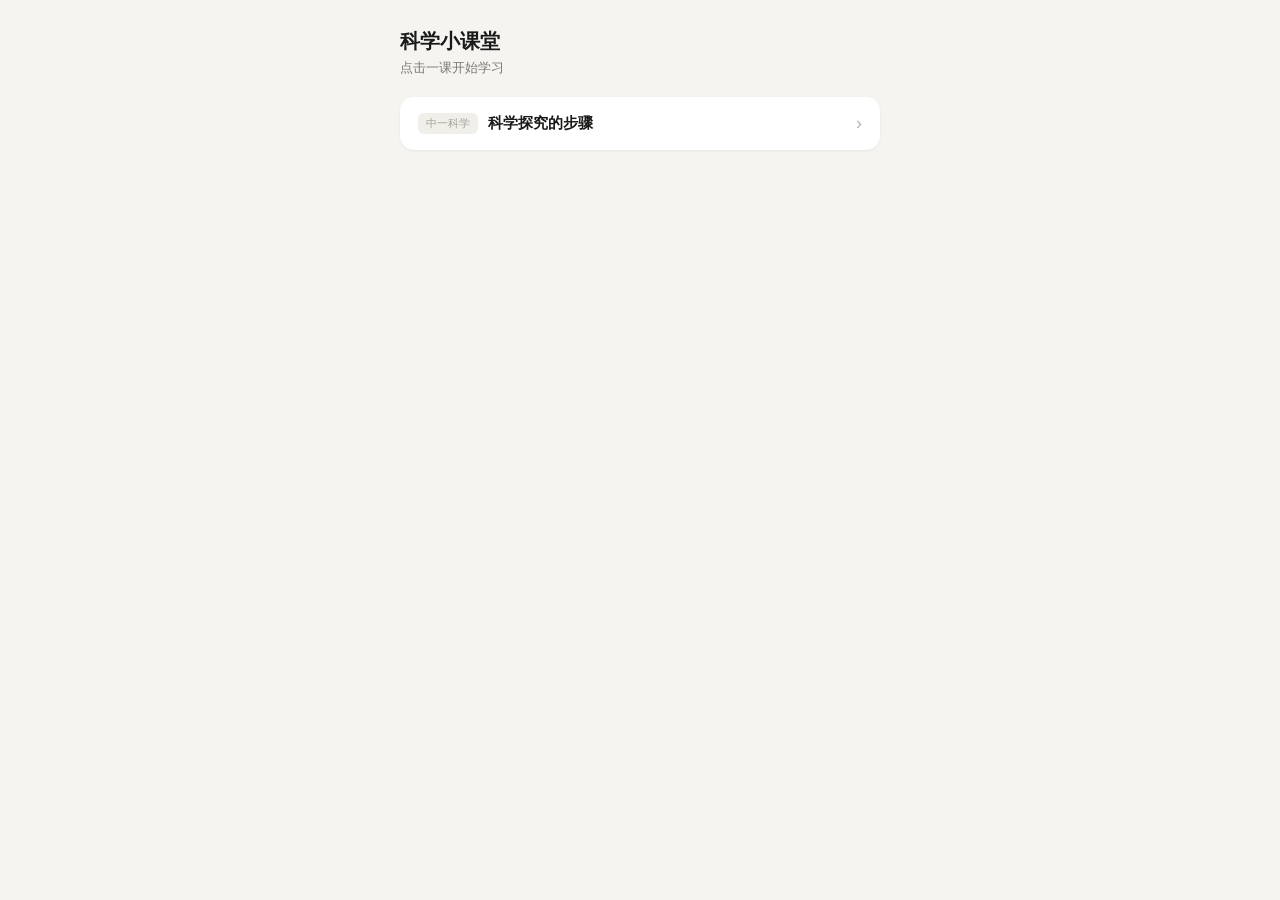
==== index.html @ 0dfcfe9c "Add files via upload" ====
<!DOCTYPE html>
<html lang="zh">
<head>
<meta charset="UTF-8">
<meta name="viewport" content="width=device-width, initial-scale=1.0">
<title>科学小课堂</title>
<link rel="stylesheet" href="style.css">
</head>
<body>
<div class="wrap">
  <h1 class="page-title">科学小课堂</h1>
  <div class="page-subtitle">点击一课开始学习</div>
  <div id="lesson-list"></div>
</div>

<script src="content.js"></script>
<script>
  const list = document.getElementById('lesson-list');
  lessons.forEach(lesson => {
    const a = document.createElement('a');
    a.href = `lesson.html?id=${lesson.id}`;
    a.className = 'lesson-link';
    a.innerHTML = `
      <span class="lesson-subject">${lesson.subject}</span>
      <span class="lesson-title">${lesson.title}</span>
      <span class="arrow">›</span>
    `;
    list.appendChild(a);
  });
</script>
</body>
</html>
---- style.css ----
* { box-sizing: border-box; }
body {
  font-family: -apple-system, BlinkMacSystemFont, "PingFang SC", "Microsoft YaHei", sans-serif;
  background: #f5f4f0;
  margin: 0;
  padding: 20px 16px 60px;
  color: #1a1a18;
}
.wrap { max-width: 480px; margin: 0 auto; }

.page-title { font-size: 20px; font-weight: 600; margin: 8px 0 4px; }
.page-subtitle { font-size: 13px; color: #7a7972; margin-bottom: 20px; }

.back-link {
  display: inline-block;
  font-size: 13px;
  color: #7a7972;
  text-decoration: none;
  margin-bottom: 12px;
}

.lesson-link {
  display: flex;
  align-items: center;
  gap: 10px;
  background: #ffffff;
  border-radius: 14px;
  padding: 16px 18px;
  margin-bottom: 10px;
  text-decoration: none;
  color: #1a1a18;
  box-shadow: 0 1px 3px rgba(0,0,0,0.06);
}
.lesson-subject {
  font-size: 11px;
  color: #a3a29b;
  background: #f0efe9;
  padding: 3px 8px;
  border-radius: 6px;
}
.lesson-title { flex: 1; font-size: 15px; font-weight: 600; }
.arrow { color: #b5b3aa; font-size: 18px; }

.intro {
  background: #ffffff;
  border-radius: 14px;
  padding: 16px 18px;
  margin-bottom: 20px;
  box-shadow: 0 1px 3px rgba(0,0,0,0.06);
}
.intro p { margin: 0 0 8px; font-size: 15px; line-height: 1.7; }
.intro p:last-child { margin-bottom: 0; font-size: 14px; color: #6b6a63; }

.card {
  background: #ffffff;
  border-radius: 14px;
  margin-bottom: 10px;
  overflow: hidden;
  box-shadow: 0 1px 3px rgba(0,0,0,0.06);
}
.card-header {
  width: 100%;
  display: flex;
  align-items: center;
  gap: 12px;
  padding: 14px 16px;
  background: none;
  border: none;
  cursor: pointer;
  text-align: left;
  font-family: inherit;
}
.badge {
  width: 30px; height: 30px; min-width: 30px;
  border-radius: 50%;
  display: flex; align-items: center; justify-content: center;
  font-size: 14px; font-weight: 600; color: #fff;
}
.card-title-wrap { flex: 1; }
.card-title { display: block; font-size: 15px; font-weight: 600; }
.card-sub { display: block; font-size: 12px; color: #8a8983; margin-top: 2px; }
.chevron { font-size: 18px; color: #b5b3aa; transition: transform 0.2s; }
.card-body {
  max-height: 0;
  overflow: hidden;
  transition: max-height 0.25s ease;
  background: #faf9f6;
}
.card-body-inner {
  padding: 14px 16px;
  font-size: 14px;
  line-height: 1.75;
  color: #4a4943;
}

.footer-note {
  text-align: center;
  font-size: 12px;
  color: #a3a29b;
  margin-top: 28px;
}
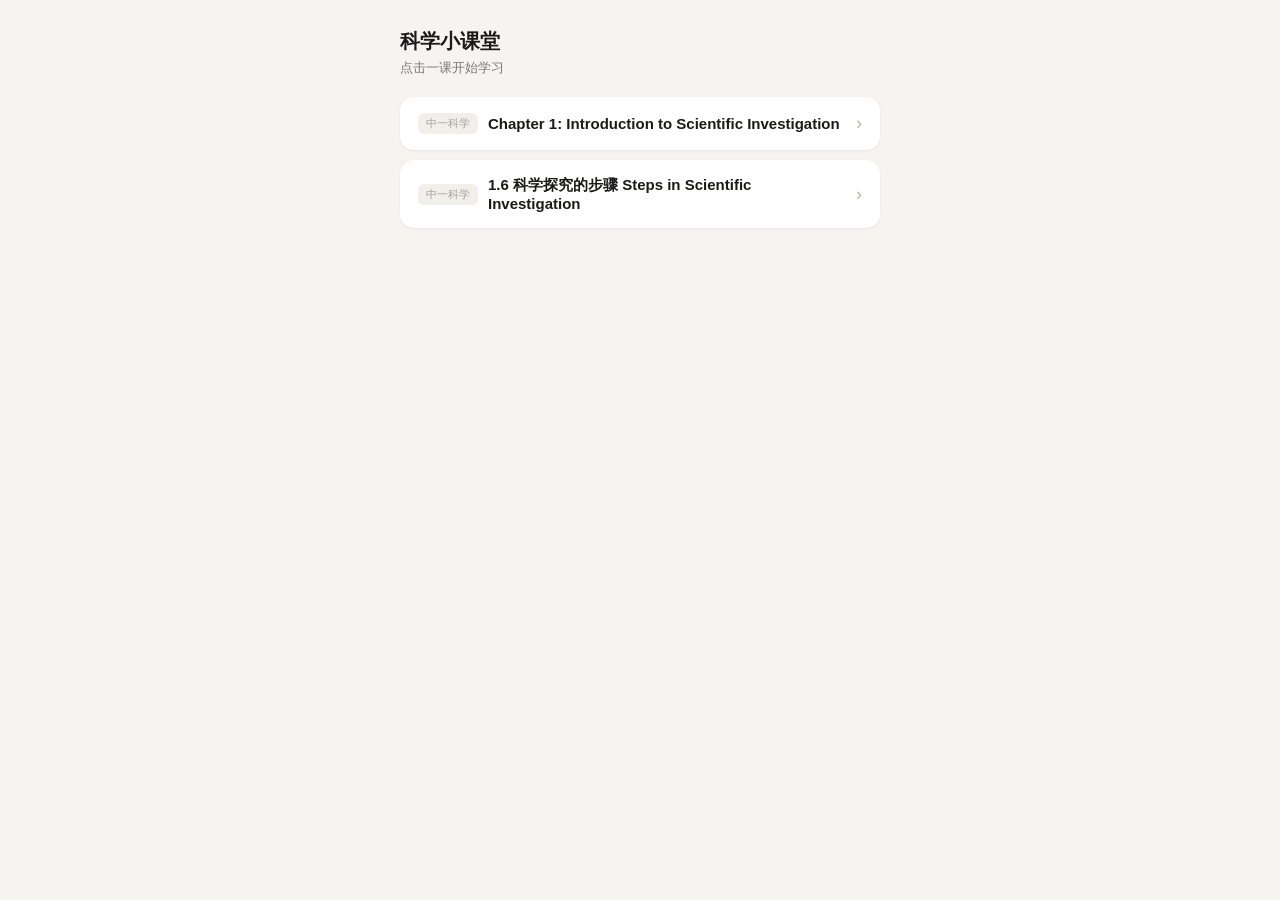
==== commit 2d456c87: "Add files via upload" ====
--- a/index.html
+++ b/index.html
@@ -10,7 +10,13 @@
 <div class="wrap">
   <h1 class="page-title">科学小课堂</h1>
   <div class="page-subtitle">点击一课开始学习</div>
-  <div id="lesson-list"></div>
+  <div id="lesson-list">
+    <a href="lesson-01.html" class="lesson-link">
+      <span class="lesson-subject">中一科学</span>
+      <span class="lesson-title">Chapter 1: Introduction to Scientific Investigation</span>
+      <span class="arrow">›</span>
+    </a>
+  </div>
 </div>
 
 <script src="content.js"></script>
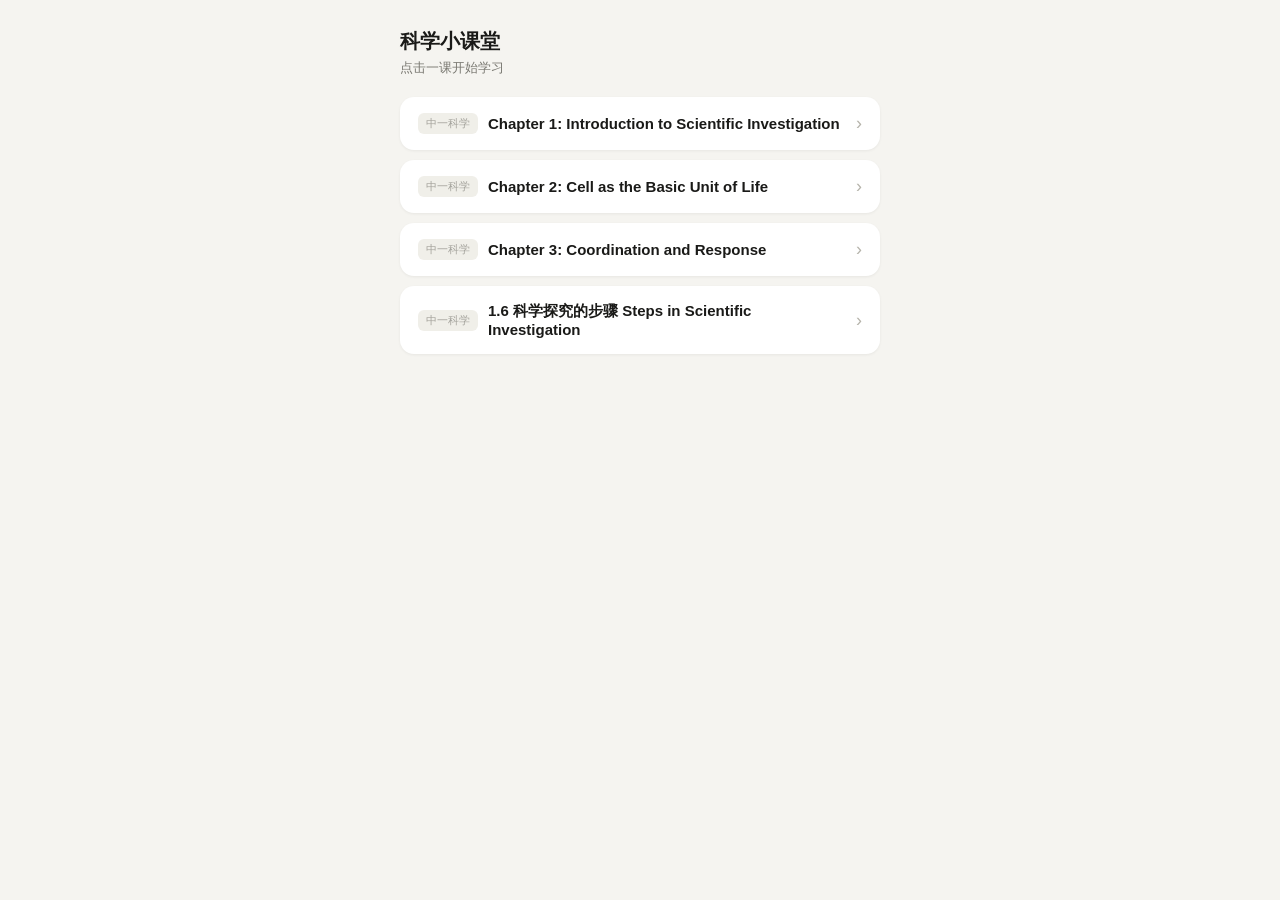
==== commit 0b8109af: "Add files via upload" ====
--- a/index.html
+++ b/index.html
@@ -14,6 +14,16 @@
     <a href="lesson-01.html" class="lesson-link">
       <span class="lesson-subject">中一科学</span>
       <span class="lesson-title">Chapter 1: Introduction to Scientific Investigation</span>
+      <span class="arrow">›</span>
+    </a>
+    <a href="lesson-02.html" class="lesson-link">
+      <span class="lesson-subject">中一科学</span>
+      <span class="lesson-title">Chapter 2: Cell as the Basic Unit of Life</span>
+      <span class="arrow">›</span>
+    </a>
+    <a href="lesson-03.html" class="lesson-link">
+      <span class="lesson-subject">中一科学</span>
+      <span class="lesson-title">Chapter 3: Coordination and Response</span>
       <span class="arrow">›</span>
     </a>
   </div>
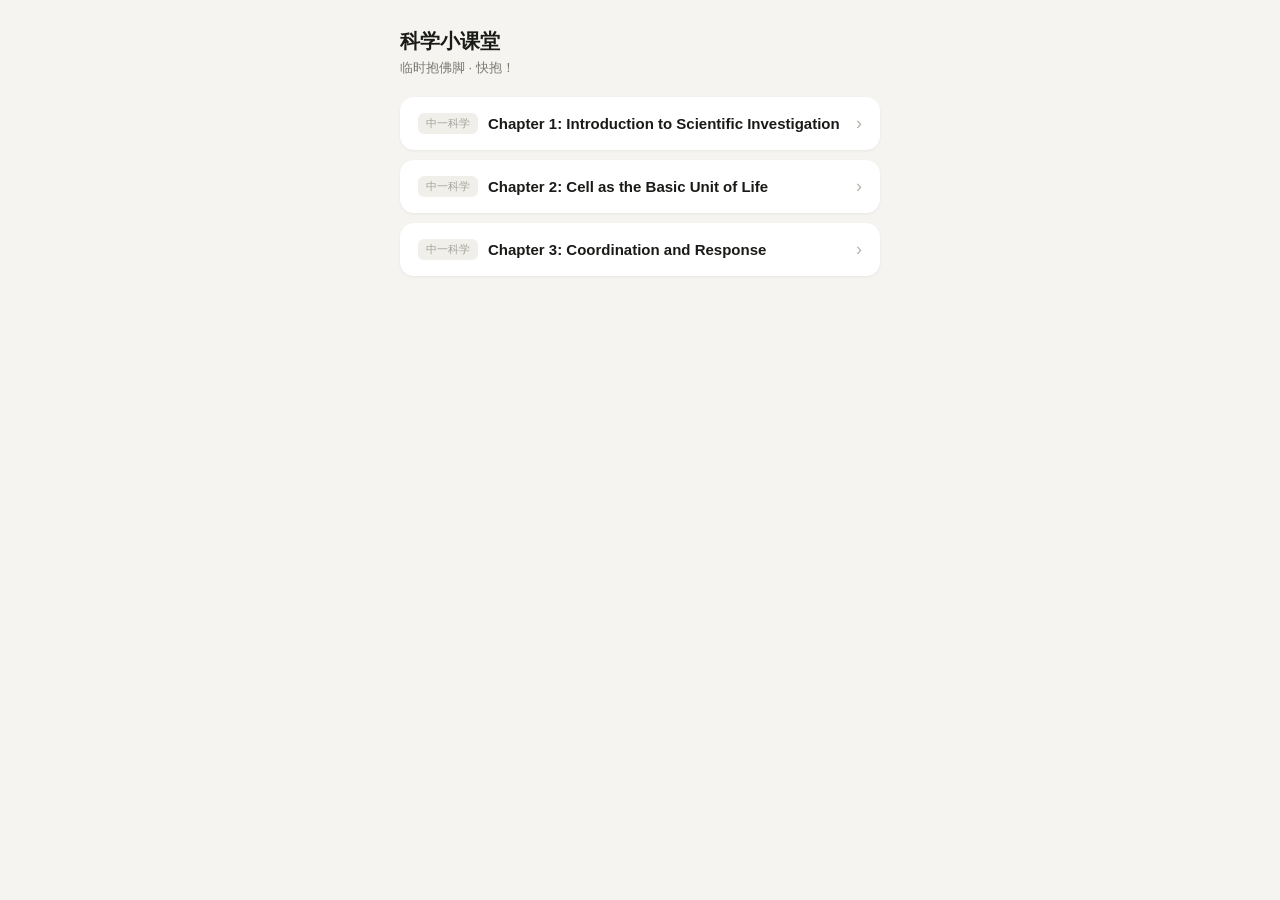
==== commit 69d61ceb: "Update index.html" ====
--- a/index.html
+++ b/index.html
@@ -9,7 +9,7 @@
 <body>
 <div class="wrap">
   <h1 class="page-title">科学小课堂</h1>
-  <div class="page-subtitle">点击一课开始学习</div>
+  <div class="page-subtitle">临时抱佛脚 · 快抱！</div>
   <div id="lesson-list">
     <a href="lesson-01.html" class="lesson-link">
       <span class="lesson-subject">中一科学</span>
@@ -28,21 +28,5 @@
     </a>
   </div>
 </div>
-
-<script src="content.js"></script>
-<script>
-  const list = document.getElementById('lesson-list');
-  lessons.forEach(lesson => {
-    const a = document.createElement('a');
-    a.href = `lesson.html?id=${lesson.id}`;
-    a.className = 'lesson-link';
-    a.innerHTML = `
-      <span class="lesson-subject">${lesson.subject}</span>
-      <span class="lesson-title">${lesson.title}</span>
-      <span class="arrow">›</span>
-    `;
-    list.appendChild(a);
-  });
-</script>
 </body>
 </html>
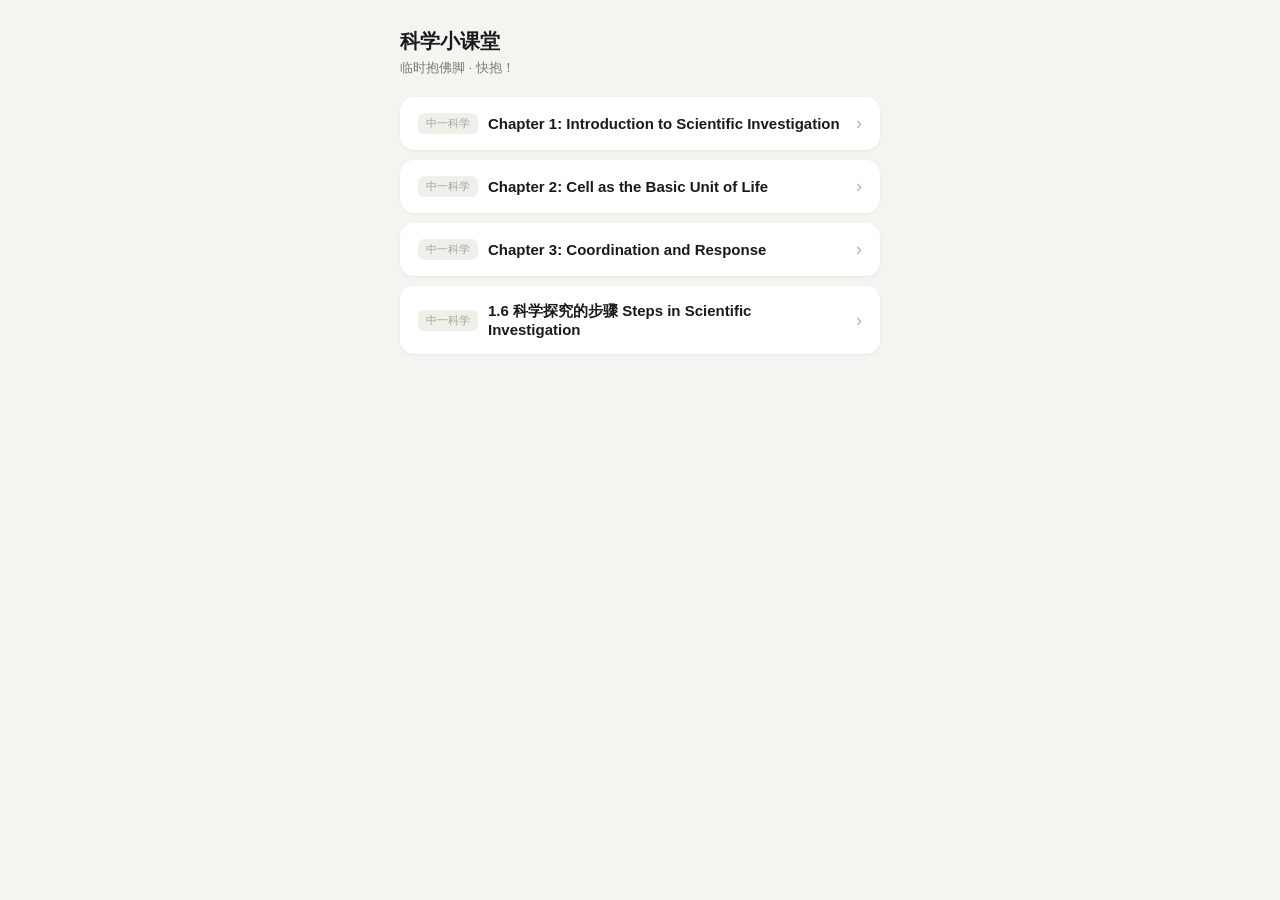
==== commit ff3e8b2a: "Add files via upload" ====
--- a/index.html
+++ b/index.html
@@ -28,5 +28,21 @@
     </a>
   </div>
 </div>
+
+<script src="content.js"></script>
+<script>
+  const list = document.getElementById('lesson-list');
+  lessons.forEach(lesson => {
+    const a = document.createElement('a');
+    a.href = `lesson.html?id=${lesson.id}`;
+    a.className = 'lesson-link';
+    a.innerHTML = `
+      <span class="lesson-subject">${lesson.subject}</span>
+      <span class="lesson-title">${lesson.title}</span>
+      <span class="arrow">›</span>
+    `;
+    list.appendChild(a);
+  });
+</script>
 </body>
 </html>
--- a/style.css
+++ b/style.css
@@ -99,3 +99,113 @@
   color: #a3a29b;
   margin-top: 28px;
 }
+
+/* 每章主题色 */
+.ch-accent { --accent: #7f77dd; }
+.ch-accent.ch-1 { --accent: #7f77dd; }
+.ch-accent.ch-2 { --accent: #1d9e75; }
+.ch-accent.ch-3 { --accent: #d85a30; }
+.ch-accent .wrap { padding-top: 4px; }
+.ch-bar {
+  height: 4px;
+  background: var(--accent);
+  position: sticky;
+  top: 0;
+  z-index: 20;
+  margin: -20px -16px 16px;
+}
+
+/* 阅读进度条 */
+.cram-progress {
+  position: sticky;
+  top: 4px;
+  z-index: 19;
+  background: #fff;
+  border-radius: 10px;
+  padding: 8px 12px;
+  margin-bottom: 14px;
+  box-shadow: 0 1px 3px rgba(0,0,0,0.06);
+  overflow: hidden;
+}
+.cram-progress-fill {
+  position: absolute;
+  left: 0; top: 0; bottom: 0;
+  background: #eeece5;
+  width: 0;
+  transition: width 0.2s;
+}
+.cram-progress-text {
+  position: relative;
+  font-size: 12px;
+  font-weight: 600;
+  color: #4a4943;
+}
+
+/* 小游戏共用样式 */
+.game-box {
+  background: #faf9f6;
+  border-radius: 12px;
+  padding: 12px 14px;
+  margin-top: 14px;
+  border: 1px solid #eeece5;
+}
+.game-kicker {
+  font-size: 10px;
+  letter-spacing: 0.04em;
+  text-transform: uppercase;
+  color: var(--accent, #7f77dd);
+  font-weight: 700;
+}
+.game-title { font-size: 14px; font-weight: 600; margin: 2px 0 8px; }
+.game-prompt { font-size: 13px; line-height: 1.6; color: #3d3d3a; margin-bottom: 8px; }
+.game-meta {
+  display: flex;
+  justify-content: space-between;
+  font-size: 11px;
+  color: #8a8983;
+  margin-bottom: 8px;
+}
+.game-timer { font-weight: 700; color: #d85a30; }
+.game-opts { display: flex; flex-direction: column; gap: 6px; }
+.game-opt {
+  padding: 10px;
+  text-align: left;
+  border: 0.5px solid #d9d7cd;
+  border-radius: 8px;
+  background: #fff;
+  cursor: pointer;
+  font-size: 13px;
+  font-family: inherit;
+  color: #1a1a18;
+}
+.game-opt:disabled { cursor: default; }
+.game-opt.is-ok { border-color: #1d9e75; }
+.game-opt.is-bad { border-color: #d85a30; }
+.game-opt.ghost { background: #f5f4f0; }
+.game-opt.primary { background: var(--accent, #7f77dd); color: #fff; border-color: transparent; }
+.game-fb { font-size: 13px; font-weight: 600; margin: 8px 0 0; }
+.game-fb.ok { color: #0f6e56; }
+.game-fb.bad { color: #993c1d; }
+.game-score { font-size: 14px; font-weight: 600; margin-bottom: 6px; }
+.game-takeaway {
+  font-size: 12px;
+  color: #6b6a63;
+  margin: 10px 0 0;
+  line-height: 1.55;
+}
+.order-picked, .order-pool { display: flex; flex-wrap: wrap; gap: 6px; margin-bottom: 8px; }
+.order-chip {
+  font-size: 12px;
+  background: #fff;
+  border-radius: 8px;
+  padding: 6px 8px;
+  border: 0.5px solid #d9d7cd;
+}
+.order-placeholder { font-size: 12px; color: #a3a29b; }
+.game-actions { display: flex; gap: 6px; margin-top: 4px; }
+.meter-range { width: 100%; margin: 8px 0; }
+.meter-readout { font-size: 13px; text-align: center; line-height: 1.5; }
+
+.hazard-row { display: flex; gap: 10px; justify-content: center; margin: 14px 0; flex-wrap: wrap; }
+.hazard-cell { text-align: center; width: 72px; }
+.img-caption { font-size: 11px; color: #8a8983; margin-top: 4px; line-height: 1.4; }
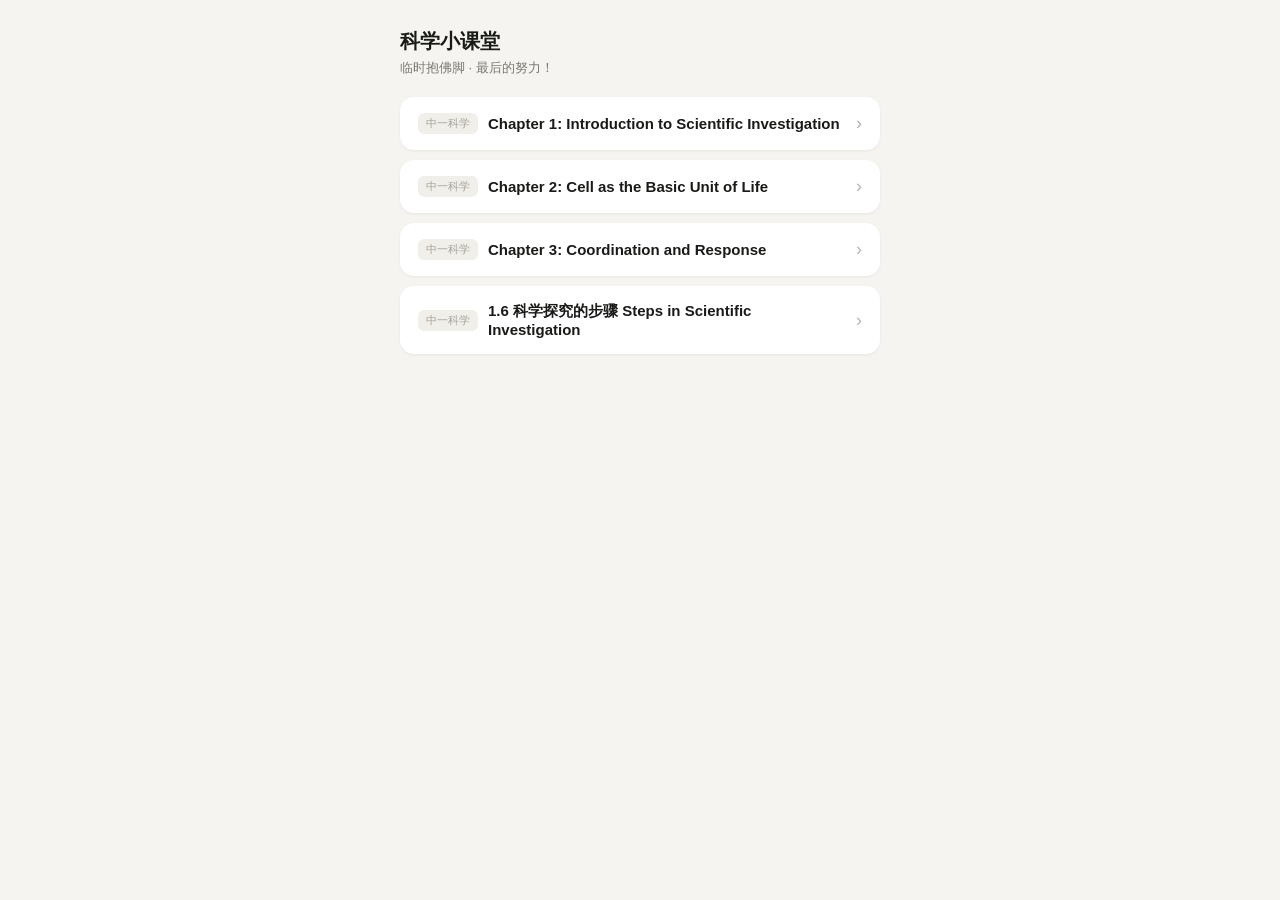
==== commit 1a2637f7: "Update index.html" ====
--- a/index.html
+++ b/index.html
@@ -9,7 +9,7 @@
 <body>
 <div class="wrap">
   <h1 class="page-title">科学小课堂</h1>
-  <div class="page-subtitle">临时抱佛脚 · 快抱！</div>
+  <div class="page-subtitle">临时抱佛脚 · 最后的努力！</div>
   <div id="lesson-list">
     <a href="lesson-01.html" class="lesson-link">
       <span class="lesson-subject">中一科学</span>
